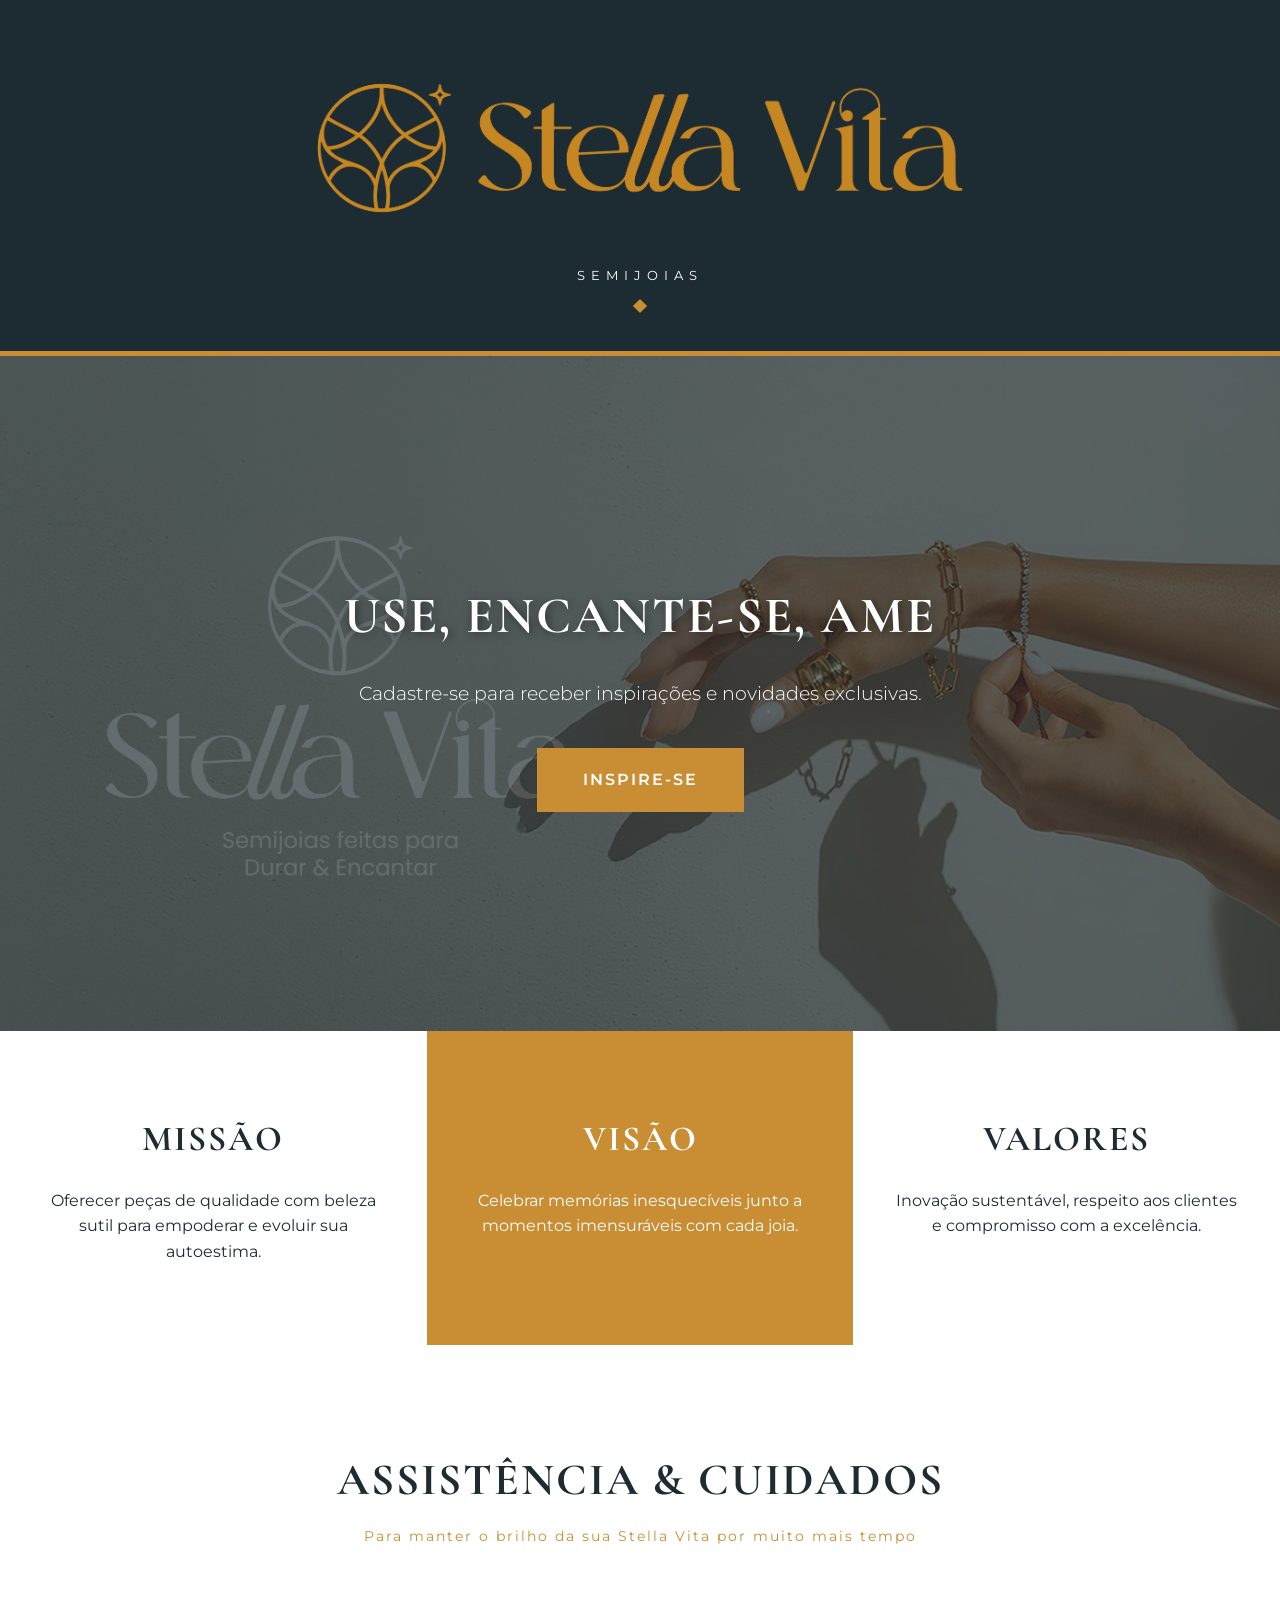
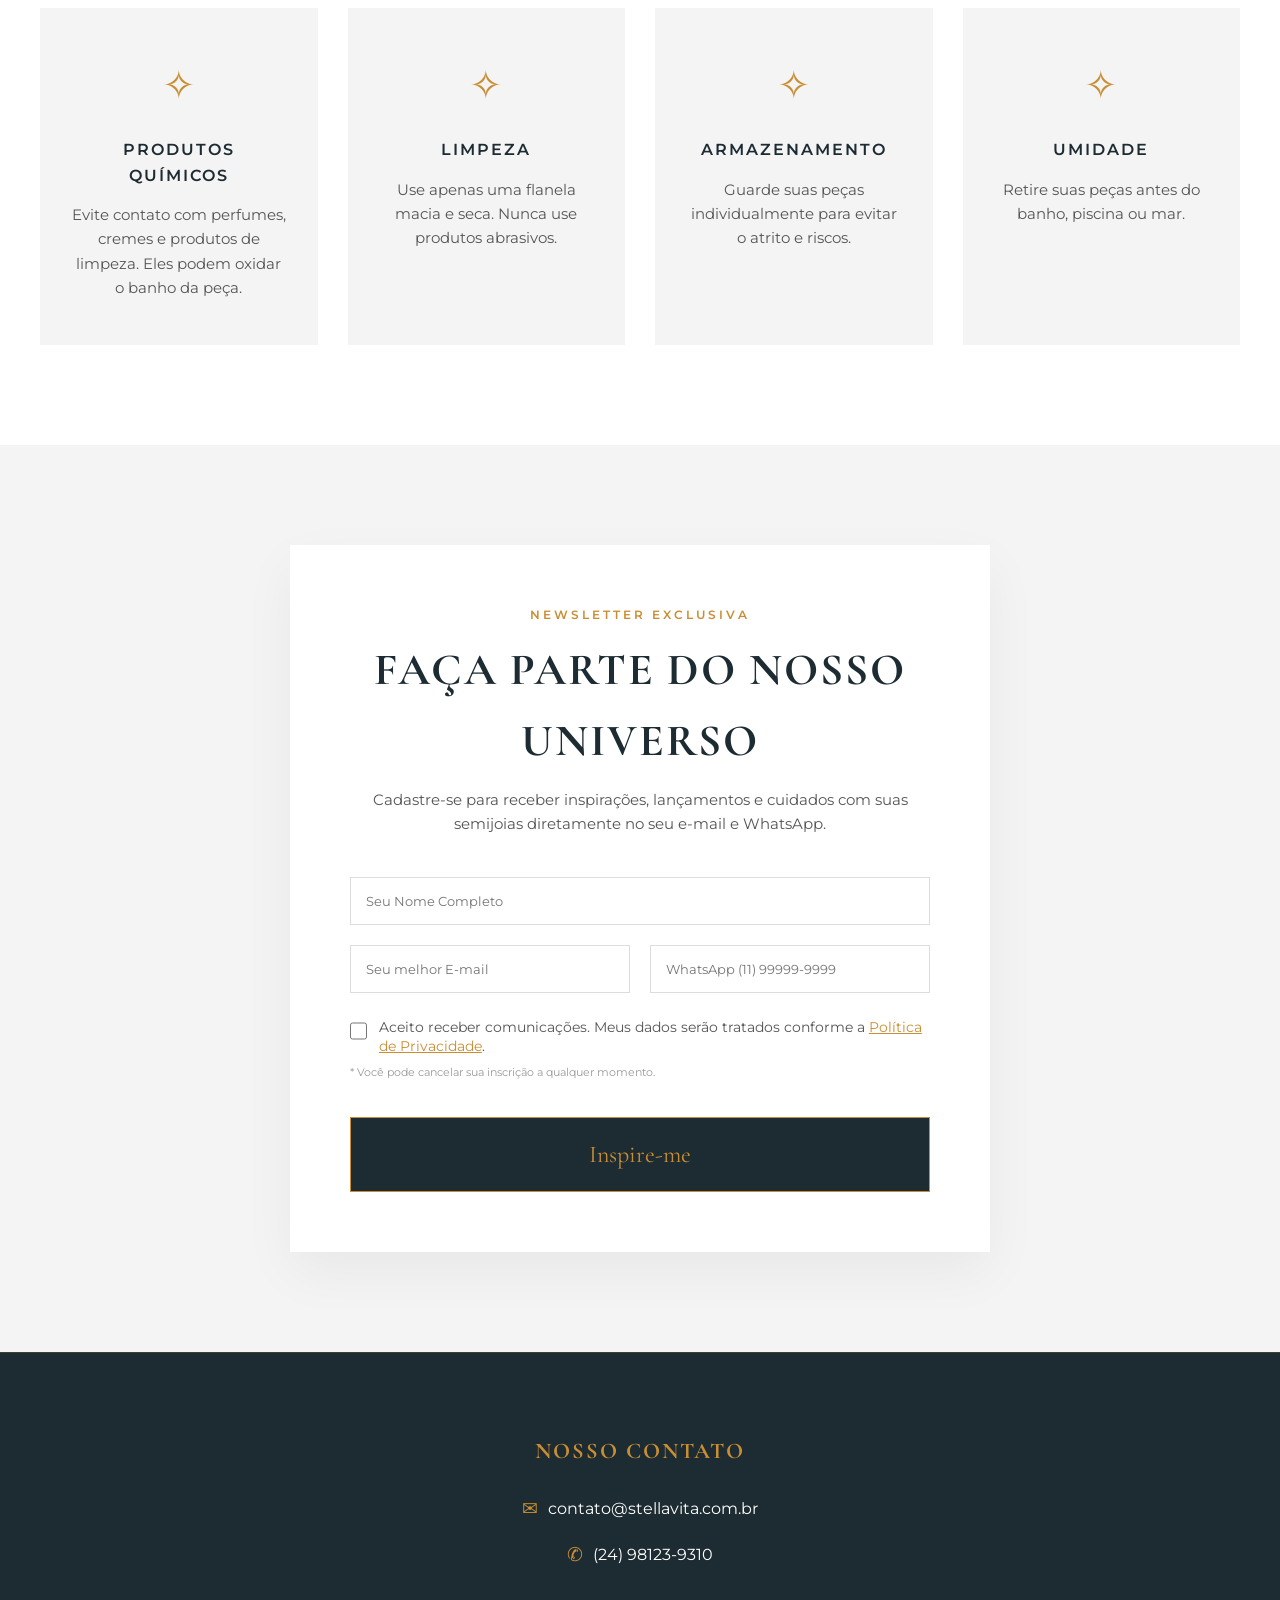
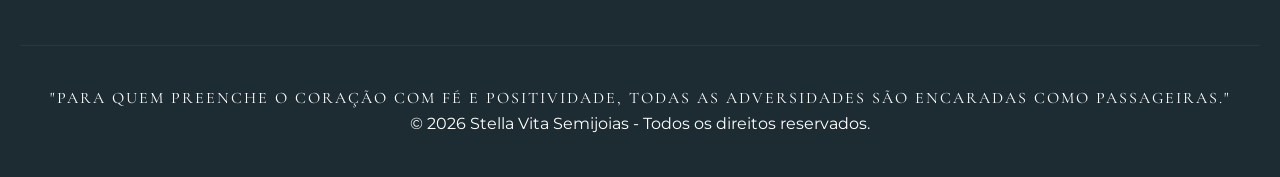
==== www/index.html @ 34d35f5d "site" ====
<!DOCTYPE html>
<html lang="pt-br">
<head>
  <meta charset="UTF-8">
  <meta name="viewport" content="width=device-width, initial-scale=1.0">
  
  <!-- SEO BÁSICO -->
  <title>Stella Vita | Use, encante-se, ame</title>
  <meta name="description" content="Stella Vita Semijoias - Peças exclusivas de alta qualidade feitas para durar e encantar. Cadastre-se e faça parte do nosso universo de brilho e sofisticação.">
  <meta name="keywords" content="semijoias, acessórios femininos, luxo, joias, Stella Vita, cuidados com joias, moda feminina">
  <meta name="author" content="Stella Vita">
  <meta name="robots" content="index, follow">

  <!-- OPEN GRAPH (Para compartilhamento em Redes Sociais e WhatsApp) -->
  <meta property="og:type" content="website">
  <meta property="og:url" content="https://stellavita.com.br/">
  <meta property="og:title" content="Stella Vita | Semijoias Exclusivas">
  <meta property="og:description" content="Descubra semijoias feitas para durar e encantar. Receba dicas de cuidados e lançamentos exclusivos.">
  <meta property="og:image" content="https://stellavita.com.br/src/capa.png">

  <!-- TWITTER -->
  <meta property="twitter:card" content="summary_large_image">
  <meta property="twitter:url" content="https://stellavita.com.br/">
  <meta property="twitter:title" content="Stella Vita | Semijoias Exclusivas">
  <meta property="twitter:description" content="Peças de qualidade com beleza sutil para empoderar sua autoestima.">
  <meta property="twitter:image" content="https://stellavita.com.br/src/capa.png">

  <!-- ÍCONE DA PÁGINA -->
  <link rel="icon" type="image/png" href="./src/favicon.png">

  <!-- FONTES -->
  <link rel="preconnect" href="https://fonts.googleapis.com">
  <link rel="preconnect" href="https://fonts.gstatic.com" crossorigin>
  <link href="https://fonts.googleapis.com/css2?family=Cormorant+Garamond:wght@600&family=Montserrat:wght@300;400;600&display=swap" rel="stylesheet">

  <!-- ESTILOS -->
  <link rel="stylesheet" href="style.css?v=1.0">
</head>
<body>

  <!-- CABEÇALHO -->
  <header>
    <div class="logo-area">
      <div class="logo-title-wrapper">
        <img src="./src/logo-gold.png" alt="Stella Vita Logo" class="header-logo">
      </div>
      <p class="subtitle">SEMIJOIAS</p>
      <div class="header-divider">
        <span class="diamond"></span>
      </div>
    </div>
  </header>

  <!-- HERO SECTION (CAPA) -->
  <section class="hero">
    <div class="hero-overlay">
      <div class="hero-content">
        <h2>Use, encante-se, ame</h2>
        <p>Cadastre-se para receber inspirações e novidades exclusivas.</p>
        <a href="#cadastro" class="btn-cta">INSPIRE-SE</a>
      </div>
    </div>
  </section>

  <!-- MISSÃO, VISÃO E VALORES -->
  <section class="mvv-container">
    <div class="mvv-box">
      <h3>Missão</h3>
      <p>Oferecer peças de qualidade com beleza sutil para empoderar e evoluir sua autoestima.</p>
    </div>
    <div class="mvv-box highlight">
      <h3>Visão</h3>
      <p>Celebrar memórias inesquecíveis junto a momentos imensuráveis com cada joia.</p>
    </div>
    <div class="mvv-box">
      <h3>Valores</h3>
      <p>Inovação sustentável, respeito aos clientes e compromisso com a excelência.</p>
    </div>
  </section>

  <!-- ASSISTÊNCIA E CUIDADOS -->
  <section class="assistance" id="assistencia">
    <div class="section-title">
      <h2>Assistência & Cuidados</h2>
      <p>Para manter o brilho da sua Stella Vita por muito mais tempo</p>
    </div>

    <div class="care-grid">
      <div class="care-item">
        <div class="icon">✧</div>
        <h4>Produtos Químicos</h4>
        <p>Evite contato com perfumes, cremes e produtos de limpeza. Eles podem oxidar o banho da peça.</p>
      </div>
      <div class="care-item">
        <div class="icon">✧</div>
        <h4>Limpeza</h4>
        <p>Use apenas uma flanela macia e seca. Nunca use produtos abrasivos.</p>
      </div>
      <div class="care-item">
        <div class="icon">✧</div>
        <h4>Armazenamento</h4>
        <p>Guarde suas peças individualmente para evitar o atrito e riscos.</p>
      </div>
      <div class="care-item">
        <div class="icon">✧</div>
        <h4>Umidade</h4>
        <p>Retire suas peças antes do banho, piscina ou mar.</p>
      </div>
    </div>
  </section>

  <!-- SEÇÃO DE CADASTRO -->
  <section class="warranty-section" id="cadastro">
    <div class="container-form">
      <span class="form-tag">NEWSLETTER EXCLUSIVA</span>
      <h2>Faça parte do nosso universo</h2>
      <p>Cadastre-se para receber inspirações, lançamentos e cuidados com suas semijoias diretamente no seu e-mail e WhatsApp.</p>

      <form id="contactForm">
        <div class="input-row">
          <input type="text" id="nome" name="nome" placeholder="Seu Nome Completo" required>
        </div>
        <div class="input-row">
          <input type="email" id="email" name="email" placeholder="Seu melhor E-mail" required>
          <input type="text" id="telefone" name="telefone" placeholder="WhatsApp (11) 99999-9999" maxlength="15" onkeyup="handlePhone(event)" required>
        </div>

        <div class="lgpd-container">
          <div class="terms-area">
            <input type="checkbox" id="termos" required>
            <label for="termos">
              Aceito receber comunicações. Meus dados serão tratados conforme a 
              <a href="politica-privacidade.html" target="_blank">Política de Privacidade</a>.
            </label>
          </div>
          <small class="lgpd-note">* Você pode cancelar sua inscrição a qualquer momento.</small>
        </div>

        <button type="submit" id="btnEnviar">Inspire-me</button>
      </form>
      <div id="mensagemFeedback"></div>
    </div>
  </section>

  <!-- RODAPÉ -->
<footer>
    <section class="footer-contact" id="contato">
        <div class="contact-container">
            <div class="contact-info">
                <h4>Nosso Contato</h4>
                <div class="contact-item">
                    <span class="contact-icon">✉</span>
                    <p>contato@stellavita.com.br</p>
                </div>
                <div class="contact-item">
                    <span class="contact-icon">✆</span>
                    <p>(24) 98123-9310</p>
                </div>
            </div>

            <!-- <div class="contact-social">
                <h4>Siga-nos</h4>
                <div class="social-links">
                    <a href="https://instagram.com/stellavita" target="_blank">Instagram</a>
                    <a href="#" target="_blank">Facebook</a>
                </div>
            </div> -->
        </div>
    </section>

    <div class="footer-bottom">
        <p class="footer-slogan">"PARA QUEM PREENCHE O CORAÇÃO COM FÉ E POSITIVIDADE, TODAS AS ADVERSIDADES SÃO ENCARADAS COMO PASSAGEIRAS."</p>
        <div class="footer-divider"></div>
        <p class="copyright">&copy; 2026 Stella Vita Semijoias - Todos os direitos reservados.</p>
    </div>
</footer>

  <script>
    /**
     * STELLA VITA - Scripts de Interatividade e Cadastro
     */

    // 1. MÁSCARA DE TELEFONE
    const handlePhone = (event) => {
      let input = event.target;
      input.value = phoneMask(input.value);
    }

    const phoneMask = (value) => {
      if (!value) return "";
      value = value.replace(/\D/g, '');
      value = value.replace(/(\d{2})(\d)/, "($1) $2");
      value = value.replace(/(\d{5})(\d)/, "$1-$2");
      return value.substring(0, 15);
    }

    // 2. PROCESSAMENTO DO FORMULÁRIO
    document.addEventListener('DOMContentLoaded', () => {
      const contactForm = document.getElementById('contactForm');

      if (contactForm) {
        contactForm.addEventListener('submit', async (e) => {
          e.preventDefault();

          const btn = document.getElementById('btnEnviar');
          const feedback = document.getElementById('mensagemFeedback');

          const dados = {
            nome: document.getElementById('nome').value.trim(),
            email: document.getElementById('email').value.trim(),
            telefone: document.getElementById('telefone').value.trim(),
            termos: document.getElementById('termos').checked
          };

          if (dados.telefone.length < 14) {
            feedback.innerHTML = `<p style="color: #ff4d4d; margin-top: 15px; font-weight: 600;">Por favor, insira um telefone válido com DDD.</p>`;
            document.getElementById('telefone').focus();
            return;
          }

          btn.innerText = "PREPARANDO INSPIRAÇÕES...";
          btn.disabled = true;
          feedback.innerHTML = "";

          try {
            const response = await fetch('api.php', {
              method: 'POST',
              headers: { 'Content-Type': 'application/json' },
              body: JSON.stringify(dados)
            });

            if (!response.ok) throw new Error('Erro na resposta do servidor');

            const result = await response.json();

            if (result.success) {
              feedback.innerHTML = `<p style="color: #C98E34; margin-top: 15px; font-weight: bold;">${result.message}</p>`;
              contactForm.reset();
            } else {
              feedback.innerHTML = `<p style="color: #ff4d4d; margin-top: 15px; font-weight: bold;">${result.message}</p>`;
            }

          } catch (error) {
            console.error('Erro no envio:', error);
            feedback.innerHTML = `<p style="color: #ff4d4d; margin-top: 15px; font-weight: bold;">Erro técnico ao conectar com o servidor.</p>`;
          } finally {
            btn.innerText = "Inspire-me";
            btn.disabled = false;
          }
        });
      }

      // 3. SCROLL SUAVE
      document.querySelectorAll('a[href^="#"]').forEach(anchor => {
        anchor.addEventListener('click', function (e) {
          const targetId = this.getAttribute('href');
          if (targetId !== "#") {
            e.preventDefault();
            const targetElement = document.querySelector(targetId);
            if (targetElement) {
              targetElement.scrollIntoView({
                behavior: 'smooth'
              });
            }
          }
        });
      });
    });
  </script>
</body>
</html>
---- www/style.css ----
/* --- 1. DEFINIÇÕES GERAIS E CORES --- */
:root {
    --dark-blue: #1D2B32;    /* Cor fundo original */
    --gold: #C98E34;         /* Dourado original */
    --gold-light: #e5b66a;   /* Dourado brilho */
    --white: #FFFFFF;
    --light-bg: #F4F4F4;     /* Bege claro para seções */
    --text-gray: #555555;
}

* {
    margin: 0;
    padding: 0;
    box-sizing: border-box;
}

html {
    scroll-behavior: smooth;
}

body {
    font-family: 'Montserrat', sans-serif;
    color: var(--dark-blue);
    line-height: 1.6;
    background-color: var(--white);
    overflow-x: hidden;
}

/* Tipografia Serifada para Títulos (Luxo) */
h1, h2, h3, h4, .footer-slogan {
    font-family: 'Cormorant Garamond', serif;
    text-transform: uppercase;
    letter-spacing: 2px;
}

/* --- 2. HEADER (LOGO + TÍTULO) --- */
header {
    background-color: var(--dark-blue);
    padding: 40px 20px;
    text-align: center;
    border-bottom: 5px solid var(--gold);
}

.logo-title-wrapper {
    display: flex;
    align-items: center;
    justify-content: center;
    gap: 20px;
    margin-bottom: 10px;
}

.header-logo {
    height: 13.5rem; /* Alinhado com o tamanho do H1 */
    width: auto;
}

header h1 {
    color: var(--gold);
    font-size: 3.5rem;
    margin-bottom: 0;
    line-height: 1;
}

.subtitle {
    color: var(--white);
    font-size: 0.8rem;
    letter-spacing: 6px;
    margin-top: 5px;
}

.header-divider {
    display: flex;
    justify-content: center;
    margin-top: 15px;
}

.diamond {
    width: 10px;
    height: 10px;
    background: var(--gold);
    transform: rotate(45deg);
}

/* --- 3. HERO SECTION (CAPA) --- */
.hero {
    height: 75vh;
    background: url('./src/capa.png') center/cover no-repeat;
    position: relative;
    display: flex;
    align-items: center;
    justify-content: center;
}

.hero-overlay {
    background: rgba(29, 43, 50, 0.65); /* Filtro azul escuro sobre a foto */
    width: 100%;
    height: 100%;
    display: flex;
    align-items: center;
    justify-content: center;
}

.hero-content {
    text-align: center;
    color: var(--white);
    padding: 0 20px;
    max-width: 800px;
}

.hero h2 {
    font-size: 3.2rem;
    margin-bottom: 20px;
    text-shadow: 2px 2px 10px rgba(0,0,0,0.5);
}

.hero p {
    font-size: 1.2rem;
    margin-bottom: 40px;
    font-weight: 300;
}

.btn-cta {
    display: inline-block;
    background-color: var(--gold);
    color: var(--white);
    padding: 18px 45px;
    text-decoration: none;
    font-weight: 600;
    letter-spacing: 2px;
    transition: 0.3s;
    border: 1px solid var(--gold);
}

.btn-cta:hover {
    background: transparent;
    color: var(--white);
    border-color: var(--white);
}

/* --- 4. ASSISTÊNCIA E CUIDADOS --- */
.assistance {
    padding: 100px 20px;
    background: var(--white);
}

.section-title {
    text-align: center;
    margin-bottom: 60px;
}

.section-title h2 {
    font-size: 2.8rem;
    color: var(--dark-blue);
    margin-bottom: 10px;
}

.section-title p {
    color: var(--gold);
    font-size: 0.85rem;
    letter-spacing: 2px;
}

.care-grid {
    display: grid;
    grid-template-columns: repeat(auto-fit, minmax(260px, 1fr));
    gap: 30px;
    max-width: 1200px;
    margin: 0 auto;
}

.care-item {
    padding: 45px 30px;
    background: var(--light-bg);
    text-align: center;
    transition: 0.4s;
}

.care-item:hover {
    transform: translateY(-10px);
    box-shadow: 0 15px 35px rgba(0,0,0,0.05);
}

.care-item .icon {
    font-size: 2.5rem;
    color: var(--gold);
    margin-bottom: 20px;
    display: block;
}

.care-item h4 {
    font-family: 'Montserrat', sans-serif;
    font-weight: 600;
    font-size: 1rem;
    margin-bottom: 15px;
    color: var(--dark-blue);
}

.care-item p {
    font-size: 0.95rem;
    color: var(--text-gray);
}

/* --- 5. MISSÃO, VISÃO E VALORES --- */
.mvv-container {
    display: flex;
    flex-wrap: wrap;
}

.mvv-box {
    flex: 1;
    min-width: 320px;
    padding: 80px 40px;
    text-align: center;
    background: var(--white);
}

.mvv-box.highlight {
    background-color: var(--gold);
    color: var(--white);
}

.mvv-box h3 {
    font-size: 2.2rem;
    margin-bottom: 20px;
}

/* --- 6. SEÇÃO CADASTRO (LGPD) --- */
.warranty-section {
    padding: 100px 20px;
    background-color: var(--light-bg);
}

.container-form {
    max-width: 700px;
    margin: 0 auto;
    background: var(--white);
    padding: 60px;
    box-shadow: 0 20px 50px rgba(0,0,0,0.05);
    text-align: center;
}

.form-tag {
    color: var(--gold);
    font-size: 0.75rem;
    letter-spacing: 3px;
    font-weight: 600;
    margin-bottom: 10px;
    display: block;
}

.container-form h2 {
    font-size: 2.8rem;
    margin-bottom: 10px;
}

.container-form p {
    color: var(--text-gray);
    font-size: 0.95rem;
    margin-bottom: 40px;
}

.input-row {
    display: flex;
    gap: 20px;
    margin-bottom: 20px;
}

input[type="text"], input[type="email"] {
    width: 100%;
    padding: 15px;
    border: 1px solid #ddd;
    font-family: 'Montserrat', sans-serif;
    outline-color: var(--gold);
}

/* LGPD container */
.lgpd-container {
    text-align: left;
    margin: 25px 0 35px;
}

.terms-area {
    display: flex;
    align-items: flex-start;
    gap: 12px;
}

.terms-area input {
    width: 20px;
    height: 20px;
    margin-top: 3px;
    accent-color: var(--gold);
}

.terms-area label {
    font-size: 0.85rem;
    color: var(--text-gray);
    line-height: 1.4;
}

.terms-area a {
    color: var(--gold);
    text-decoration: underline;
}

.lgpd-note {
    display: block;
    font-size: 0.7rem;
    color: #999;
    margin-top: 8px;
}

/* Botão Inspire-me */
#btnEnviar {
    width: 100%;
    padding: 22px;
    background: var(--dark-blue);
    color: var(--gold);
    border: 1px solid var(--gold);
    font-family: 'Cormorant Garamond', serif;
    font-size: 1.5rem;
    cursor: pointer;
    transition: 0.3s;
}

#btnEnviar:hover {
    background: var(--gold);
    color: var(--white);
}

/* --- 7. RODAPÉ --- */
footer {
    background: var(--dark-blue);
    color: var(--white);
    padding: 80px 20px 40px;
    border-top: 1px solid rgba(201, 142, 52, 0.2);
}

.contact-container {
    display: flex;
    justify-content: space-around;
    flex-wrap: wrap;
    max-width: 1000px;
    margin: 0 auto 60px;
    text-align: center;
    gap: 40px;
}

.footer-contact h4 {
    color: var(--gold);
    font-size: 1.4rem;
    margin-bottom: 25px;
}

.contact-item {
    display: flex;
    align-items: center;
    justify-content: center;
    gap: 10px;
    margin-bottom: 15px;
}

.contact-icon {
    color: var(--gold);
    font-size: 1.2rem;
}

.social-links a {
    color: var(--white);
    text-decoration: none;
    margin: 0 10px;
    font-size: 0.9rem;
    transition: 0.3s;
    border-bottom: 1px solid transparent;
}

.social-links a:hover {
    color: var(--gold);
    border-bottom: 1px solid var(--gold);
}

.footer-bottom {
    text-align: center;
    border-top: 1px solid rgba(255,255,255,0.05);
    padding-top: 40px;
}

/* Ajuste Mobile */
@media (max-width: 768px) {
    .contact-container { flex-direction: column; }
}

/* --- 8. RESPONSIVIDADE --- */
@media (max-width: 768px) {
    .logo-title-wrapper {
        flex-direction: column;
        gap: 10px;
    }

    header h1 {
        font-size: 2.5rem;
    }

    .header-logo {
        height: 2.5rem;
    }

    .hero h2 {
        font-size: 2.2rem;
    }

    .input-row {
        flex-direction: column;
        gap: 15px;
    }

    .container-form {
        padding: 40px 25px;
    }
}
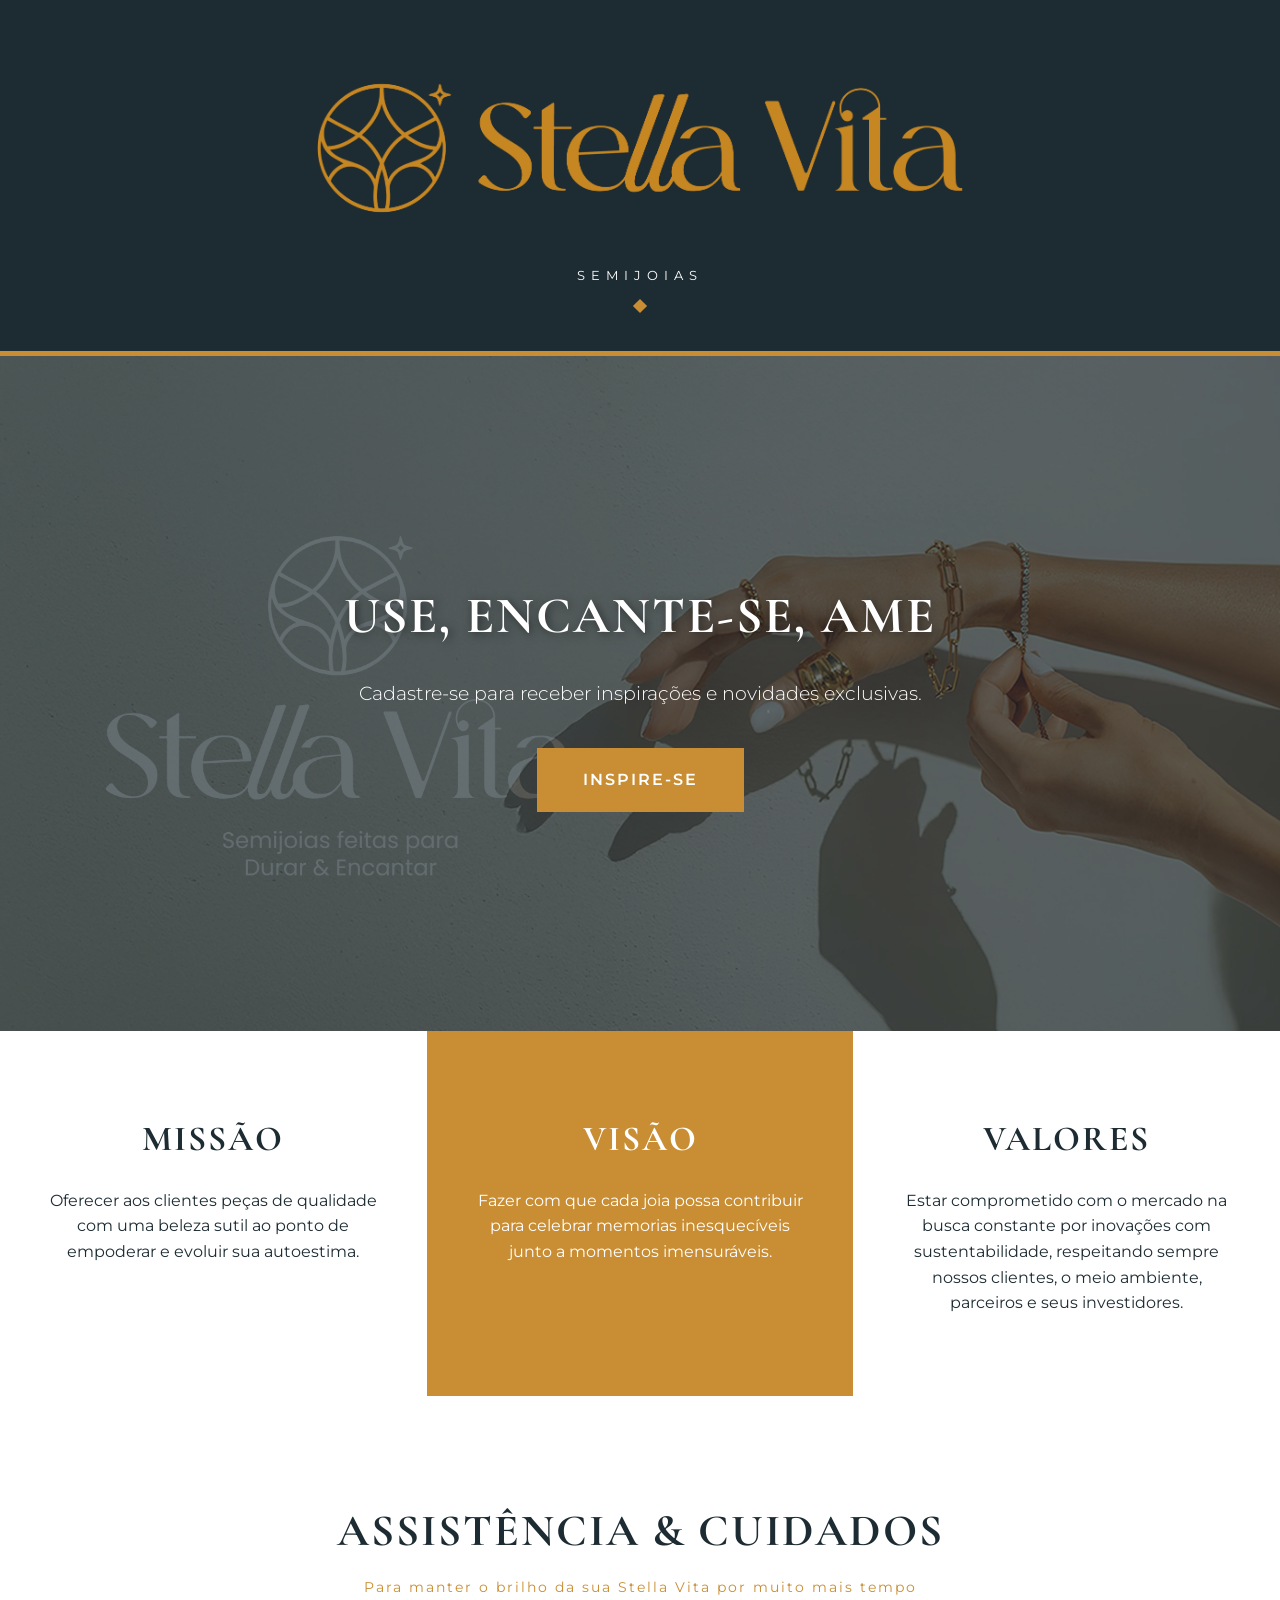
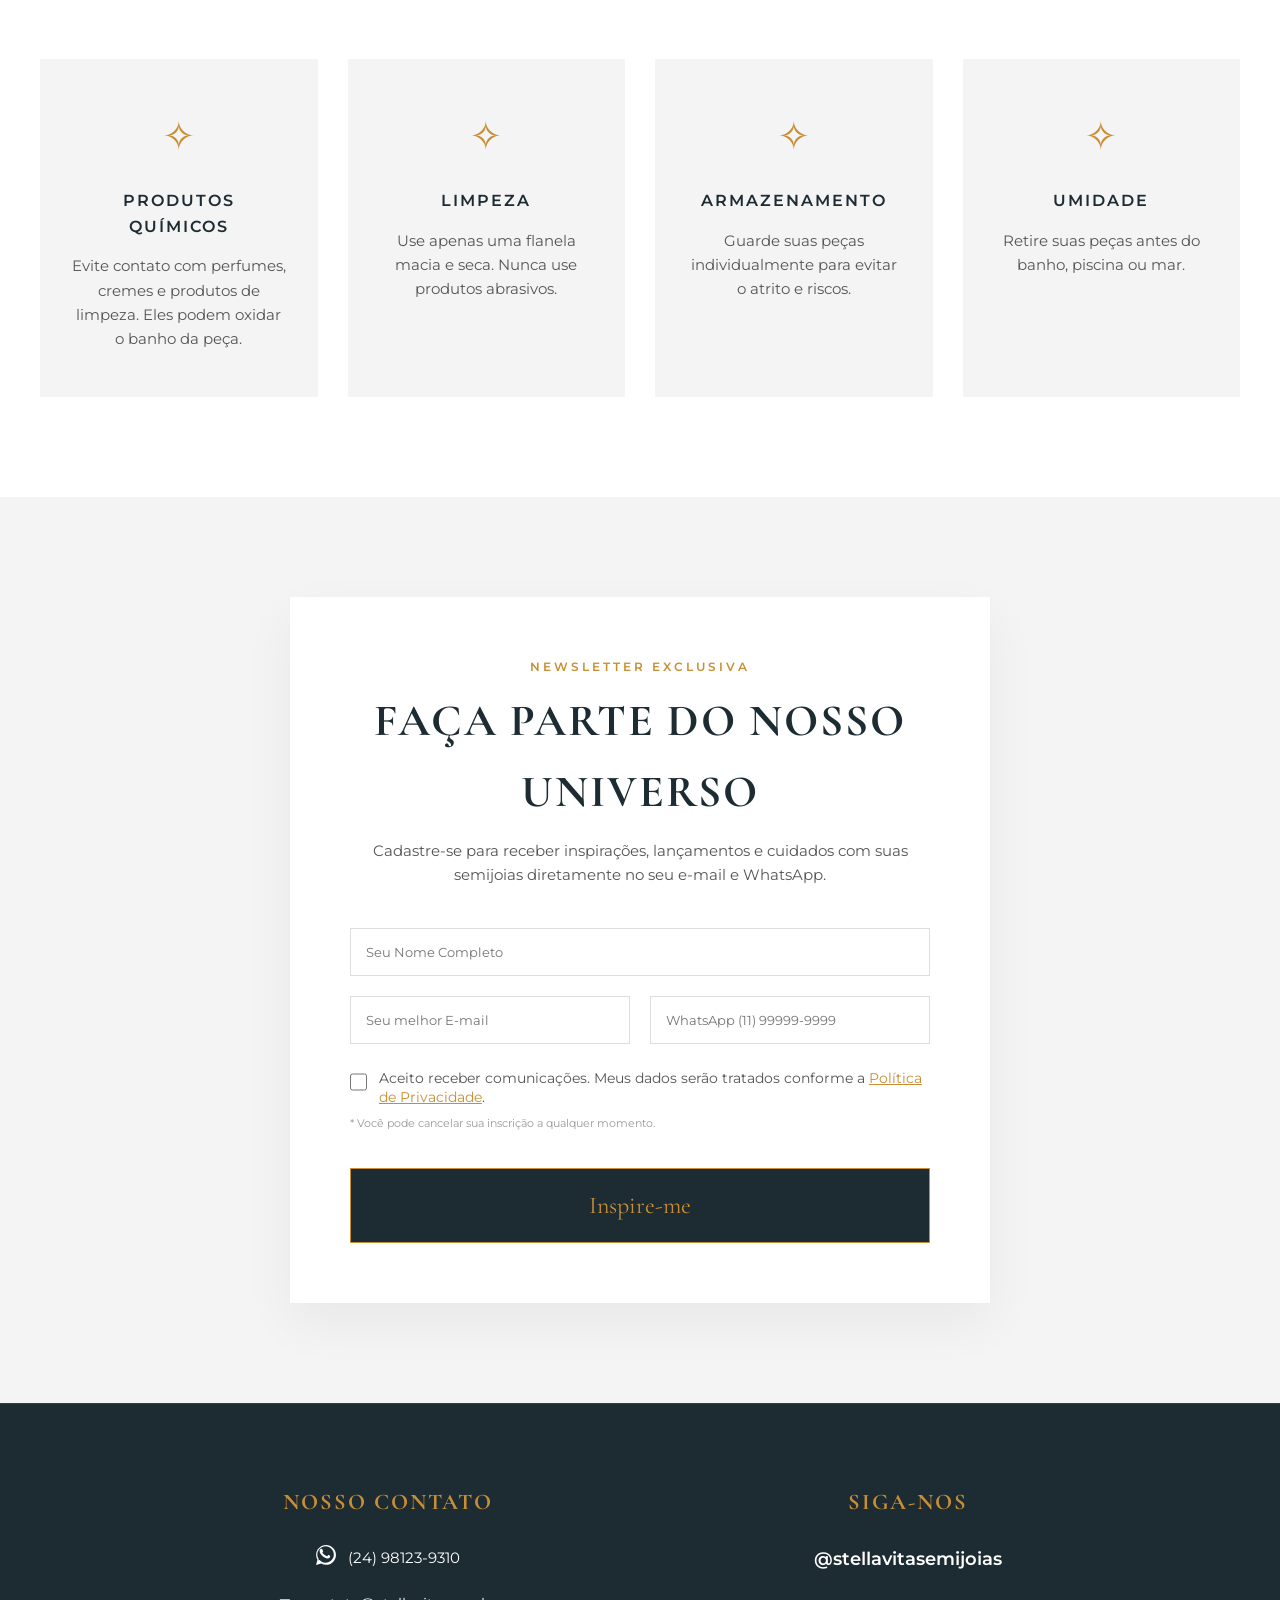
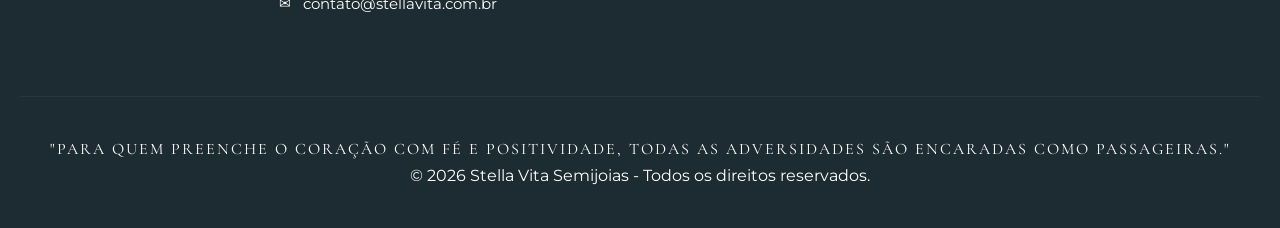
==== commit d3e36012: "site-ajustes" ====
--- a/www/index.html
+++ b/www/index.html
@@ -66,15 +66,15 @@
   <section class="mvv-container">
     <div class="mvv-box">
       <h3>Missão</h3>
-      <p>Oferecer peças de qualidade com beleza sutil para empoderar e evoluir sua autoestima.</p>
+      <p>Oferecer aos clientes peças de qualidade com uma beleza sutil ao ponto de empoderar e evoluir sua autoestima.</p>
     </div>
     <div class="mvv-box highlight">
       <h3>Visão</h3>
-      <p>Celebrar memórias inesquecíveis junto a momentos imensuráveis com cada joia.</p>
+      <p>Fazer com que cada joia possa contribuir para celebrar memorias inesquecíveis junto a momentos imensuráveis.</p>
     </div>
     <div class="mvv-box">
       <h3>Valores</h3>
-      <p>Inovação sustentável, respeito aos clientes e compromisso com a excelência.</p>
+      <p>Estar comprometido com o mercado na busca constante por inovações com sustentabilidade, respeitando sempre nossos clientes, o meio ambiente, parceiros e seus investidores.</p>
     </div>
   </section>
 
@@ -149,22 +149,27 @@
             <div class="contact-info">
                 <h4>Nosso Contato</h4>
                 <div class="contact-item">
+                  <span class="contact-icon">
+                    <!-- Ícone SVG do WhatsApp -->
+                    <svg xmlns="http://www.w3.org/2000/svg" width="20" height="20" viewBox="0 0 24 24" fill="currentColor">
+                      <path d="M.057 24l1.687-6.163c-1.041-1.804-1.588-3.849-1.587-5.946.003-6.556 5.338-11.891 11.893-11.891 3.181.001 6.167 1.24 8.413 3.488 2.246 2.248 3.484 5.232 3.484 8.412-.003 6.557-5.338 11.892-11.893 11.892-1.997-.001-3.951-.5-5.688-1.448l-6.309 1.656zm6.29-4.143c1.589.951 3.227 1.456 5.156 1.458 5.45.002 9.885-4.435 9.888-9.886.002-5.45-4.433-9.885-9.884-9.885-5.452 0-9.887 4.435-9.89 9.886-.001 1.956.579 3.864 1.677 5.5l-.4 1.464 1.453-.397zm11.207-6.905c-.31-.155-1.832-.904-2.116-1.008-.285-.103-.492-.155-.699.155-.207.31-.802 1.008-.983 1.216-.181.208-.362.233-.672.078-3.238-1.616-4.321-2.483-5.266-4.102-.258-.442.258-.41.74-1.376.103-.207.052-.389-.026-.544-.077-.155-.699-1.683-.957-2.306-.252-.607-.508-.524-.699-.534-.181-.01-.388-.012-.595-.012-.207 0-.544.078-.828.389-.284.31-1.086 1.063-1.086 2.592 0 1.529 1.112 3.007 1.268 3.213.155.207 2.189 3.34 5.303 4.688.74.32 1.317.51 1.768.653.744.236 1.422.203 1.957.123.597-.089 1.832-.75 2.091-1.474.258-.724.258-1.346.181-1.475-.077-.129-.284-.207-.595-.362z"/>
+                    </svg>
+                  </span>
+                  <a href="https://wa.me/5524981239310" target="_blank" class="contact-link">(24) 98123-9310</a>
+                </div>
+                
+                <div class="contact-item">
                     <span class="contact-icon">✉</span>
-                    <p>contato@stellavita.com.br</p>
+                    <a href="mailto:contato@stellavita.com.br" class="contact-link">contato@stellavita.com.br</a>
                 </div>
-                <div class="contact-item">
-                    <span class="contact-icon">✆</span>
-                    <p>(24) 98123-9310</p>
+              </div>
+
+            <div class="contact-social">
+                <h4>Siga-nos</h4>
+                <div class="social-links">
+                    <a href="https://www.instagram.com/stellavitasemijoias/" target="_blank">@stellavitasemijoias</a>
                 </div>
             </div>
-
-            <!-- <div class="contact-social">
-                <h4>Siga-nos</h4>
-                <div class="social-links">
-                    <a href="https://instagram.com/stellavita" target="_blank">Instagram</a>
-                    <a href="#" target="_blank">Facebook</a>
-                </div>
-            </div> -->
         </div>
     </section>
 
--- a/www/style.css
+++ b/www/style.css
@@ -352,31 +352,45 @@
     margin-bottom: 25px;
 }
 
+.contact-link {
+    color: var(--white);
+    text-decoration: none;
+    transition: 0.3s ease;
+    font-size: 0.95rem;
+}
+
+.contact-link:hover {
+    color: var(--gold);
+    text-wrap: underline
+}
+
+.social-links a {
+    color: var(--white);
+    text-decoration: none;
+    font-weight: 600;
+    font-size: 1.1rem;
+    transition: 0.3s ease;
+    border-bottom: 1px solid transparent;
+}
+
+.social-links a:hover {
+    color: var(--gold);
+    border-bottom: 1px solid var(--gold);
+}
+
 .contact-item {
     display: flex;
     align-items: center;
     justify-content: center;
-    gap: 10px;
-    margin-bottom: 15px;
+    gap: 12px;
+    margin-bottom: 20px;
 }
 
 .contact-icon {
-    color: var(--gold);
-    font-size: 1.2rem;
-}
-
-.social-links a {
     color: var(--white);
     text-decoration: none;
-    margin: 0 10px;
     font-size: 0.9rem;
-    transition: 0.3s;
-    border-bottom: 1px solid transparent;
-}
-
-.social-links a:hover {
-    color: var(--gold);
-    border-bottom: 1px solid var(--gold);
+    font-weight: 300;
 }
 
 .footer-bottom {
@@ -402,11 +416,34 @@
     }
 
     .header-logo {
-        height: 2.5rem;
+        height: 5.5rem;
+    }
+
+    .hero {
+        /* Reduzimos de 75vh para algo mais equilibrado no celular */
+        height: 50vh; 
+        min-height: 350px; /* Garante que não fique pequeno demais em celulares antigos */
+    }
+
+    .hero-content {
+        padding: 0 15px;
     }
 
     .hero h2 {
-        font-size: 2.2rem;
+        /* Diminuímos o tamanho da fonte para não ocupar a tela toda */
+        font-size: 2.2rem; 
+        line-height: 1.2;
+        margin-bottom: 15px;
+    }
+
+    .hero p {
+        font-size: 1rem;
+        margin-bottom: 25px;
+    }
+
+    .btn-cta {
+        padding: 15px 30px; /* Botão um pouco menor para o polegar */
+        font-size: 0.85rem;
     }
 
     .input-row {
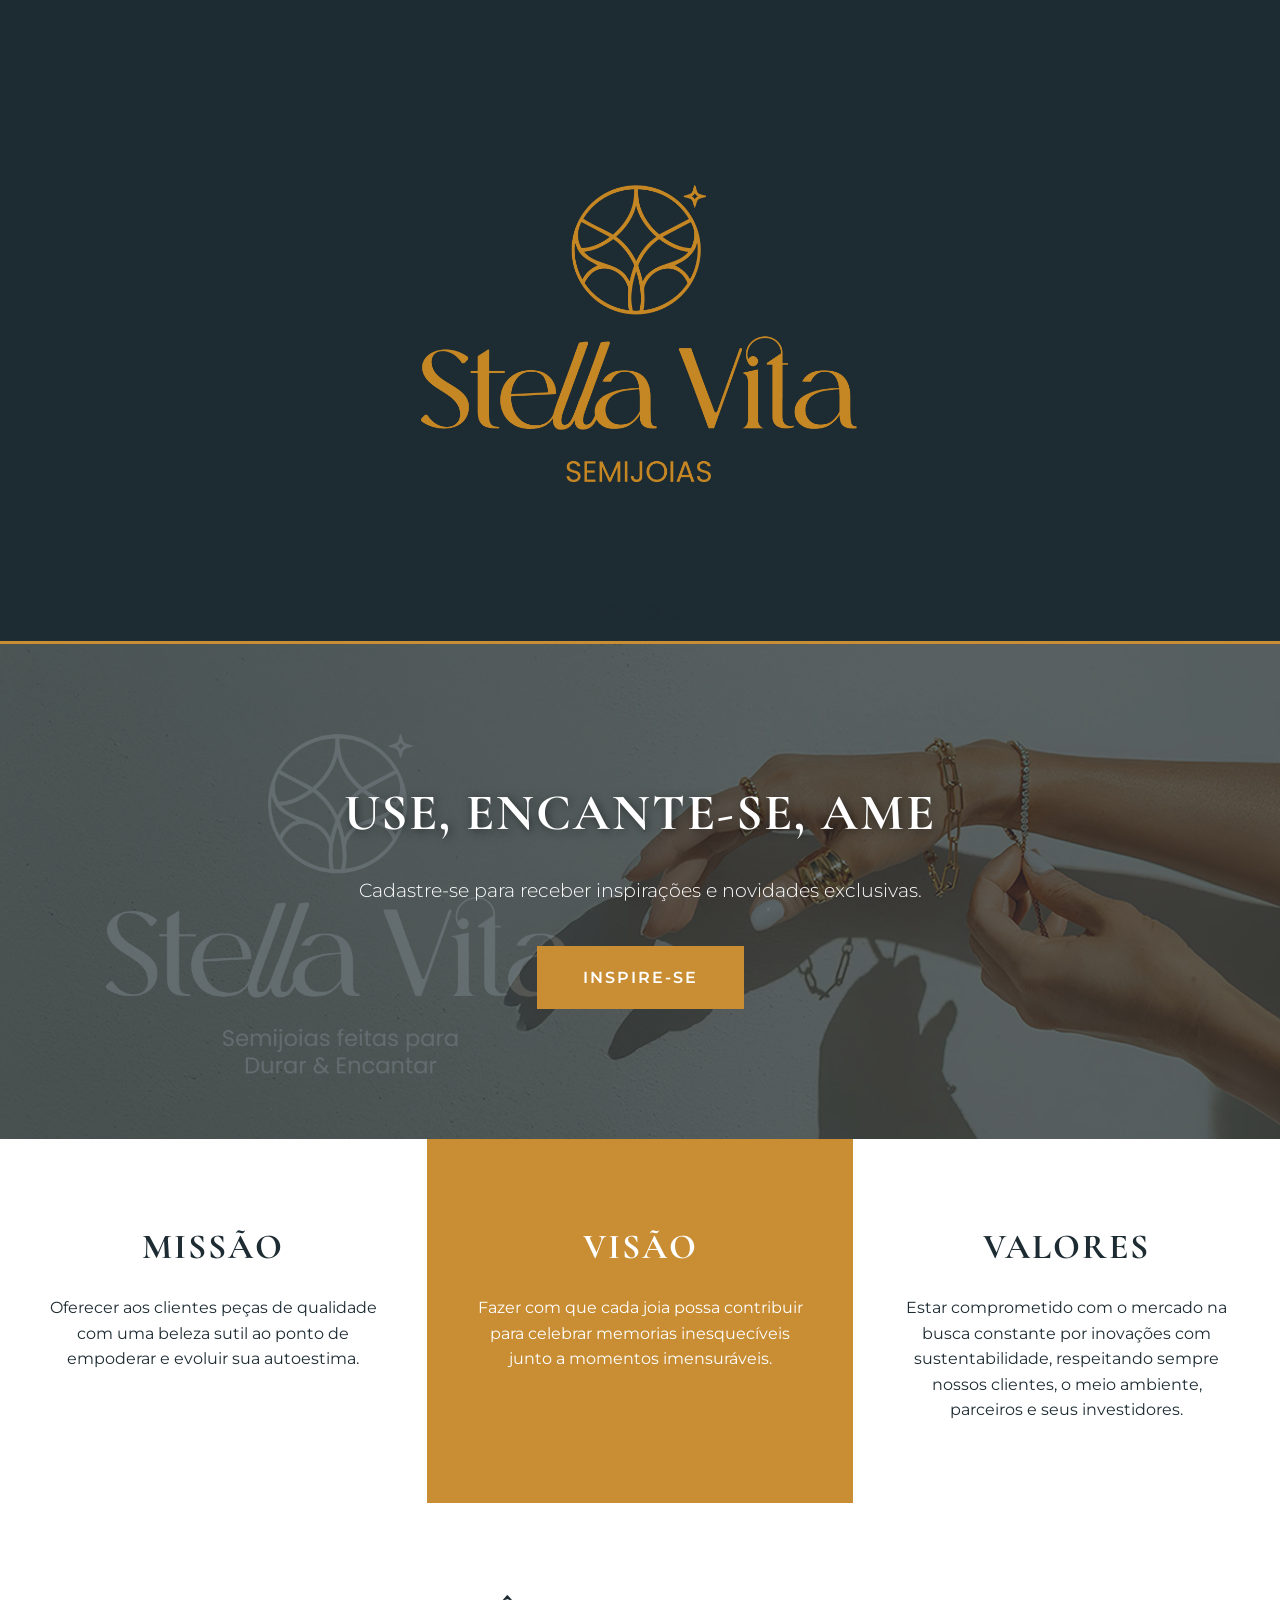
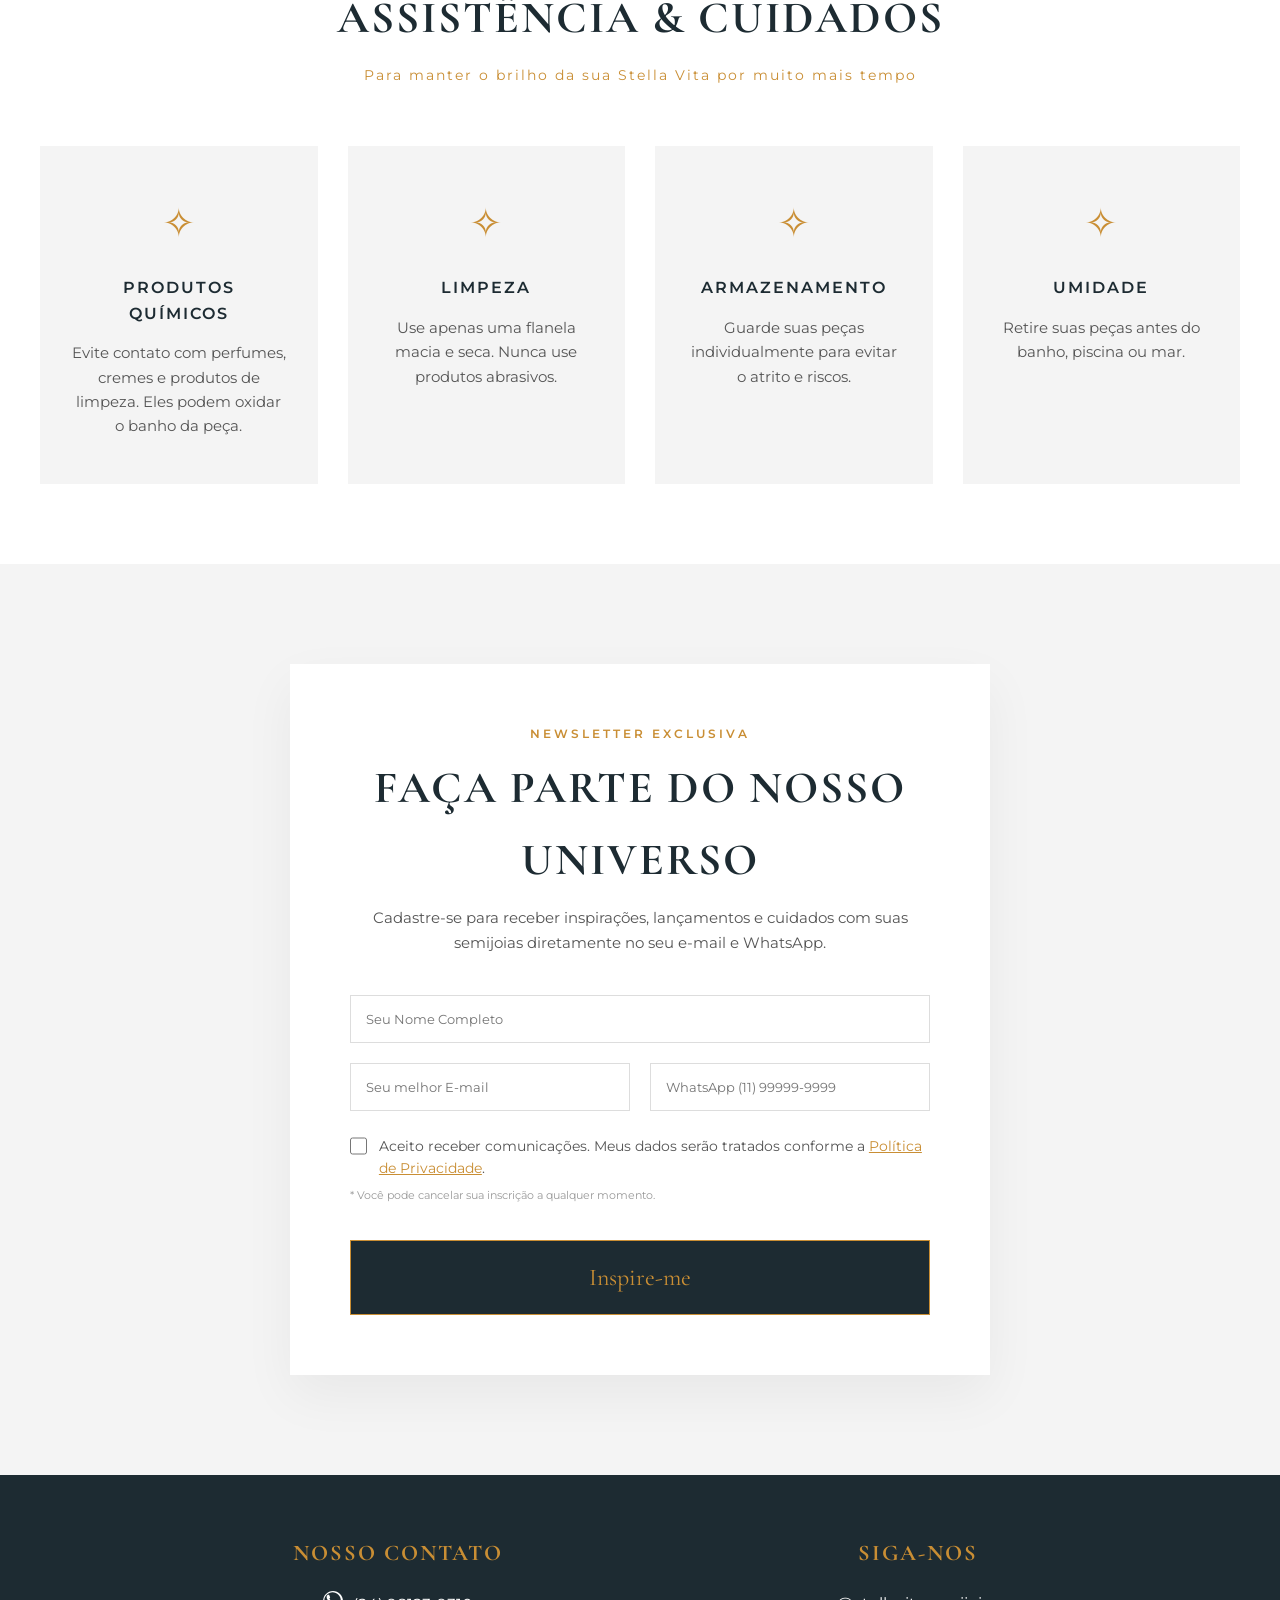
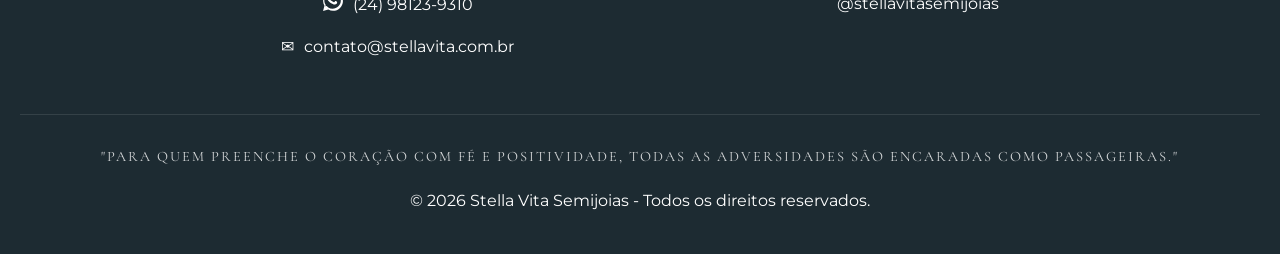
==== commit 5f91eaa8: "requeriments" ====
--- a/www/index.html
+++ b/www/index.html
@@ -34,7 +34,7 @@
   <link href="https://fonts.googleapis.com/css2?family=Cormorant+Garamond:wght@600&family=Montserrat:wght@300;400;600&display=swap" rel="stylesheet">
 
   <!-- ESTILOS -->
-  <link rel="stylesheet" href="style.css?v=1.0">
+  <link rel="stylesheet" href="style.css?v=1.2">
 </head>
 <body>
 
--- a/www/style.css
+++ b/www/style.css
@@ -1,10 +1,10 @@
 /* --- 1. DEFINIÇÕES GERAIS E CORES --- */
 :root {
-    --dark-blue: #1D2B32;    /* Cor fundo original */
-    --gold: #C98E34;         /* Dourado original */
-    --gold-light: #e5b66a;   /* Dourado brilho */
+    --dark-blue: #1D2B32;
+    --gold: #C98E34;
+    --gold-light: #e5b66a;
     --white: #FFFFFF;
-    --light-bg: #F4F4F4;     /* Bege claro para seções */
+    --light-bg: #F4F4F4;
     --text-gray: #555555;
 }
 
@@ -26,64 +26,41 @@
     overflow-x: hidden;
 }
 
-/* Tipografia Serifada para Títulos (Luxo) */
 h1, h2, h3, h4, .footer-slogan {
     font-family: 'Cormorant Garamond', serif;
     text-transform: uppercase;
     letter-spacing: 2px;
 }
 
-/* --- 2. HEADER (LOGO + TÍTULO) --- */
+/* --- 2. HEADER --- */
 header {
     background-color: var(--dark-blue);
-    padding: 40px 20px;
-    text-align: center;
-    border-bottom: 5px solid var(--gold);
+    padding: 15px 20px;
+    text-align: center;
+    border-bottom: 3px solid var(--gold);
+}
+
+.logo-area {
+    display: flex;
+    flex-direction: column;
+    align-items: center;
 }
 
 .logo-title-wrapper {
     display: flex;
     align-items: center;
     justify-content: center;
-    gap: 20px;
-    margin-bottom: 10px;
 }
 
 .header-logo {
-    height: 13.5rem; /* Alinhado com o tamanho do H1 */
+    height: 65vh;
     width: auto;
-}
-
-header h1 {
-    color: var(--gold);
-    font-size: 3.5rem;
-    margin-bottom: 0;
-    line-height: 1;
-}
-
-.subtitle {
-    color: var(--white);
-    font-size: 0.8rem;
-    letter-spacing: 6px;
-    margin-top: 5px;
-}
-
-.header-divider {
-    display: flex;
-    justify-content: center;
-    margin-top: 15px;
-}
-
-.diamond {
-    width: 10px;
-    height: 10px;
-    background: var(--gold);
-    transform: rotate(45deg);
-}
-
-/* --- 3. HERO SECTION (CAPA) --- */
+    display: block;
+}
+
+/* --- 3. HERO SECTION --- */
 .hero {
-    height: 75vh;
+    height: 55vh;
     background: url('./src/capa.png') center/cover no-repeat;
     position: relative;
     display: flex;
@@ -92,7 +69,7 @@
 }
 
 .hero-overlay {
-    background: rgba(29, 43, 50, 0.65); /* Filtro azul escuro sobre a foto */
+    background: rgba(29, 43, 50, 0.65);
     width: 100%;
     height: 100%;
     display: flex;
@@ -139,8 +116,7 @@
 
 /* --- 4. ASSISTÊNCIA E CUIDADOS --- */
 .assistance {
-    padding: 100px 20px;
-    background: var(--white);
+    padding: 80px 20px;
 }
 
 .section-title {
@@ -192,7 +168,6 @@
     font-weight: 600;
     font-size: 1rem;
     margin-bottom: 15px;
-    color: var(--dark-blue);
 }
 
 .care-item p {
@@ -211,7 +186,6 @@
     min-width: 320px;
     padding: 80px 40px;
     text-align: center;
-    background: var(--white);
 }
 
 .mvv-box.highlight {
@@ -224,7 +198,7 @@
     margin-bottom: 20px;
 }
 
-/* --- 6. SEÇÃO CADASTRO (LGPD) --- */
+/* --- 6. SEÇÃO CADASTRO --- */
 .warranty-section {
     padding: 100px 20px;
     background-color: var(--light-bg);
@@ -270,10 +244,8 @@
     padding: 15px;
     border: 1px solid #ddd;
     font-family: 'Montserrat', sans-serif;
-    outline-color: var(--gold);
-}
-
-/* LGPD container */
+}
+
 .lgpd-container {
     text-align: left;
     margin: 25px 0 35px;
@@ -288,19 +260,16 @@
 .terms-area input {
     width: 20px;
     height: 20px;
-    margin-top: 3px;
     accent-color: var(--gold);
 }
 
 .terms-area label {
     font-size: 0.85rem;
     color: var(--text-gray);
-    line-height: 1.4;
 }
 
 .terms-area a {
     color: var(--gold);
-    text-decoration: underline;
 }
 
 .lgpd-note {
@@ -310,7 +279,6 @@
     margin-top: 8px;
 }
 
-/* Botão Inspire-me */
 #btnEnviar {
     width: 100%;
     padding: 22px;
@@ -332,8 +300,7 @@
 footer {
     background: var(--dark-blue);
     color: var(--white);
-    padding: 80px 20px 40px;
-    border-top: 1px solid rgba(201, 142, 52, 0.2);
+    padding: 60px 20px 40px;
 }
 
 .contact-container {
@@ -341,117 +308,93 @@
     justify-content: space-around;
     flex-wrap: wrap;
     max-width: 1000px;
-    margin: 0 auto 60px;
+    margin: 0 auto 40px;
     text-align: center;
     gap: 40px;
 }
 
-.footer-contact h4 {
+.footer-contact h4, .contact-social h4 {
     color: var(--gold);
     font-size: 1.4rem;
-    margin-bottom: 25px;
-}
-
-.contact-link {
+    margin-bottom: 20px;
+}
+
+.contact-link, .social-links a {
     color: var(--white);
     text-decoration: none;
-    transition: 0.3s ease;
-    font-size: 0.95rem;
-}
-
-.contact-link:hover {
-    color: var(--gold);
-    text-wrap: underline
-}
-
-.social-links a {
-    color: var(--white);
-    text-decoration: none;
-    font-weight: 600;
-    font-size: 1.1rem;
-    transition: 0.3s ease;
-    border-bottom: 1px solid transparent;
-}
-
-.social-links a:hover {
-    color: var(--gold);
-    border-bottom: 1px solid var(--gold);
+    transition: 0.3s;
+}
+
+.contact-link:hover, .social-links a:hover {
+    color: var(--gold);
 }
 
 .contact-item {
     display: flex;
     align-items: center;
     justify-content: center;
-    gap: 12px;
-    margin-bottom: 20px;
-}
-
-.contact-icon {
-    color: var(--white);
-    text-decoration: none;
+    gap: 10px;
+    margin-bottom: 15px;
+}
+
+.footer-bottom {
+    text-align: center;
+    border-top: 1px solid rgba(255,255,255,0.1);
+    padding-top: 30px;
+}
+
+.footer-slogan {
     font-size: 0.9rem;
-    font-weight: 300;
-}
-
-.footer-bottom {
-    text-align: center;
-    border-top: 1px solid rgba(255,255,255,0.05);
-    padding-top: 40px;
-}
-
-/* Ajuste Mobile */
+    margin-bottom: 20px;
+    opacity: 0.8;
+}
+
+/* --- 8. RESPONSIVIDADE AJUSTADA --- */
 @media (max-width: 768px) {
-    .contact-container { flex-direction: column; }
-}
-
-/* --- 8. RESPONSIVIDADE --- */
-@media (max-width: 768px) {
-    .logo-title-wrapper {
-        flex-direction: column;
-        gap: 10px;
-    }
-
-    header h1 {
-        font-size: 2.5rem;
+    /* Remove paddings laterais do header para a logo encostar nas bordas */
+    header {
+        padding: 10px 0; 
+    }
+
+    .logo-area, .logo-title-wrapper {
+        width: 100%;
+        display: block;
     }
 
     .header-logo {
-        height: 5.5rem;
-    }
-
+        width: 100% !important; /* Força a largura total */
+        height: auto !important; /* Mantém a proporção da imagem sem achatar */
+        max-height: none; /* Remove limites de altura anteriores */
+        display: block;
+        margin: 0;
+    }
+
+    /* Ajuste da Hero para não ficar grudada na logo gigante */
     .hero {
-        /* Reduzimos de 75vh para algo mais equilibrado no celular */
-        height: 50vh; 
-        min-height: 350px; /* Garante que não fique pequeno demais em celulares antigos */
-    }
-
-    .hero-content {
-        padding: 0 15px;
+        height: 50vh;
+        min-height: 350px;
     }
 
     .hero h2 {
-        /* Diminuímos o tamanho da fonte para não ocupar a tela toda */
-        font-size: 2.2rem; 
-        line-height: 1.2;
-        margin-bottom: 15px;
-    }
-
-    .hero p {
-        font-size: 1rem;
-        margin-bottom: 25px;
-    }
-
-    .btn-cta {
-        padding: 15px 30px; /* Botão um pouco menor para o polegar */
-        font-size: 0.85rem;
+        font-size: 2rem;
+    }
+
+    /* Garante que nada escape da largura da tela (evita borda branca) */
+    .mvv-box {
+        min-width: 100%;
+        padding: 40px 20px;
+    }
+
+    .care-grid {
+        grid-template-columns: 1fr;
+    }
+
+    .container-form {
+        padding: 30px 15px;
+        width: 100%;
     }
 
     .input-row {
         flex-direction: column;
-        gap: 15px;
-    }
-
-    .container-form {
-        padding: 40px 25px;
     }
 }
